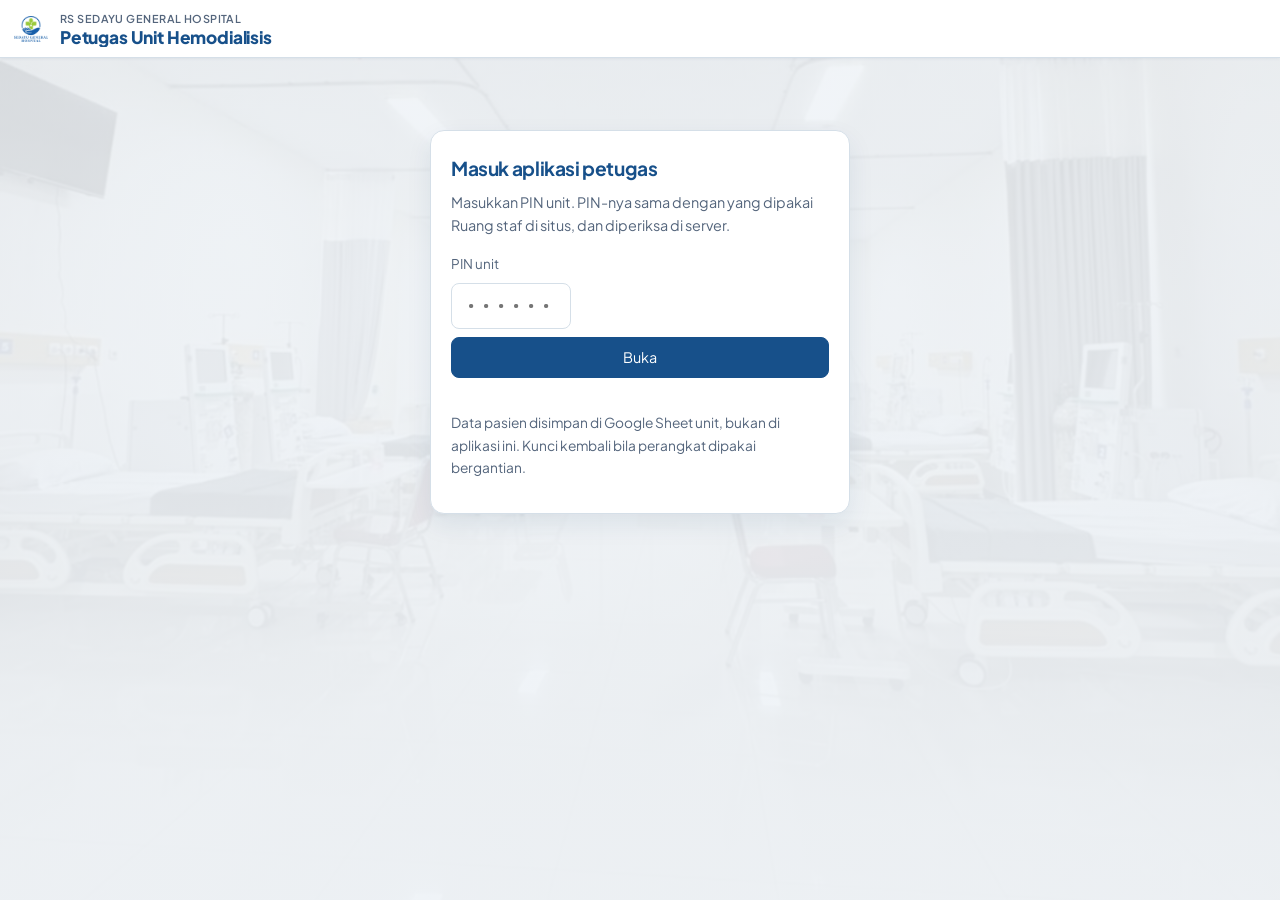
==== petugas.html @ 42bfd293 "Aplikasi petugas berdiri sendiri, tanpa tulisan bed kosong - Kalimat "Belum ada reservasi hari ini" " ====
<!DOCTYPE html>
<html lang="id">
<head>
<meta charset="utf-8"/>
<meta content="width=device-width, initial-scale=1, viewport-fit=cover" name="viewport"/>
<meta content="#17508A" name="theme-color"/>
<meta content="noindex, nofollow" name="robots"/>
<title>Petugas HD — RS Sedayu General Hospital</title>
<meta content="Reservasi, daftar tunggu, register pasien dialisis, dan tindakan harian Unit Hemodialisis RS Sedayu General Hospital." name="description"/>
<link href="petugas.webmanifest?v=63" rel="manifest"/>
<link href="assets/img/favicon-32.png?v=63" rel="icon" sizes="32x32" type="image/png"/>
<link href="assets/img/icon-192.png?v=63" rel="icon" sizes="192x192" type="image/png"/>
<link href="assets/img/apple-touch-icon.png?v=63" rel="apple-touch-icon"/>
<meta content="yes" name="mobile-web-app-capable"/>
<meta content="black-translucent" name="apple-mobile-web-app-status-bar-style"/>
<meta content="Petugas HD" name="apple-mobile-web-app-title"/>
<link href="https://fonts.googleapis.com/css2?family=IBM+Plex+Mono:wght@400;500&family=Plus+Jakarta+Sans:wght@400;500;600;700;800&display=swap" rel="stylesheet"/>
<link href="assets/css/style.css?v=63" rel="stylesheet"/>
<link href="assets/css/petugas.css?v=63" rel="stylesheet"/>
</head>
<body class="app">
<div aria-hidden="true" class="latar-foto"></div>

<header class="app-bar">
<button class="app-kembali" hidden="" id="kembali" type="button" aria-label="Kembali ke menu">
<svg aria-hidden="true" fill="none" height="20" stroke="currentColor" stroke-linecap="round" stroke-linejoin="round" stroke-width="2.2" viewbox="0 0 24 24" width="20"><path d="M15 5l-7 7 7 7"></path></svg>
</button>
<img alt="" class="app-logo" src="assets/img/logo.png"/>
<div class="app-judul">
<p class="app-rs">RS Sedayu General Hospital</p>
<h1 id="judul-layar">Petugas Unit Hemodialisis</h1>
</div>
<button class="app-kunci" hidden="" id="kunci" type="button">Kunci</button>
</header>

<main class="app-isi">

<!-- ============ gerbang PIN ============ -->
<section class="layar is-on" id="layar-gerbang">
<div class="gerbang">
<h2>Masuk aplikasi petugas</h2>
<p class="lede">Masukkan PIN unit. PIN-nya sama dengan yang dipakai Ruang staf di situs, dan diperiksa di server.</p>
<div class="gerbang-form">
<label for="pin">PIN unit</label>
<input autocomplete="off" id="pin" inputmode="numeric" placeholder="••••••" type="password"/>
<button class="btn" id="buka" type="button">Buka</button>
</div>
<p class="err" id="pin-pesan" role="alert"></p>
<p class="note">Data pasien disimpan di Google Sheet unit, bukan di aplikasi ini. Kunci kembali bila perangkat dipakai bergantian.</p>
</div>
</section>

<!-- ============ menu utama ============ -->
<section class="layar" hidden="" id="layar-menu">
<p class="app-sapa" id="app-sapa">Pilih pekerjaan</p>
<div class="menu-petak">
<button class="petak" data-layar="reservasi" type="button">
<span class="petak-ikon lc-biru"><svg aria-hidden="true" fill="none" height="26" stroke="currentColor" stroke-linecap="round" stroke-linejoin="round" stroke-width="1.9" viewbox="0 0 24 24" width="26"><rect height="16" rx="2.5" width="18" x="3" y="4.5"></rect><path d="M3 9.5h18M8 2.5v4M16 2.5v4M8.5 14h7"></path></svg></span>
<span class="petak-teks"><b>Reservasi</b><small>Jadwalkan pasien ke bed</small></span>
<span class="petak-angka" id="angka-reservasi"></span>
</button>
<button class="petak" data-layar="tunggu" type="button">
<span class="petak-ikon lc-kuning"><svg aria-hidden="true" fill="none" height="26" stroke="currentColor" stroke-linecap="round" stroke-linejoin="round" stroke-width="1.9" viewbox="0 0 24 24" width="26"><circle cx="12" cy="12" r="8.5"></circle><path d="M12 7.5V12l3 2"></path></svg></span>
<span class="petak-teks"><b>Waiting list</b><small>Pasien menunggu bed kosong</small></span>
<span class="petak-angka" id="angka-tunggu"></span>
</button>
<button class="petak" data-layar="register" type="button">
<span class="petak-ikon lc-hijau"><svg aria-hidden="true" fill="none" height="26" stroke="currentColor" stroke-linecap="round" stroke-linejoin="round" stroke-width="1.9" viewbox="0 0 24 24" width="26"><path d="M5 3.5h11.5a2.5 2.5 0 0 1 2.5 2.5v14H7.5A2.5 2.5 0 0 1 5 17.5z"></path><path d="M8.5 8h7M8.5 12h7M8.5 16h4"></path></svg></span>
<span class="petak-teks"><b>Register</b><small>Daftarkan pasien dialisis</small></span>
</button>
<button class="petak" data-layar="tindakan" type="button">
<span class="petak-ikon lc-merah"><svg aria-hidden="true" fill="none" height="26" stroke="currentColor" stroke-linecap="round" stroke-linejoin="round" stroke-width="1.9" viewbox="0 0 24 24" width="26"><path d="M3 12h3.6l1.9-5.2 3.2 10.6L14 12h7"></path></svg></span>
<span class="petak-teks"><b>Tindakan</b><small>Catat tindakan harian HD</small></span>
</button>
</div>
<p class="note" id="menu-status">Memuat data unit…</p>
</section>

<!-- ============ reservasi ============ -->
<section class="layar" hidden="" id="layar-reservasi">
<div class="status-bed" id="status-bed-app" aria-live="polite"></div>
<div class="form-res" id="form-reservasi">
<label>Tanggal<input id="res-tanggal" type="date"/></label>
<label>Bed<select id="res-bed"></select></label>
<label class="span2">Shift<select id="res-shift"><option value="P">Pagi · 06.00–11.00</option><option value="S">Siang · 13.30–19.00</option></select></label>
<label class="span2">Nama pasien<input autocomplete="off" id="res-nama" maxlength="60" placeholder="Tn Budi S" type="text"/></label>
<label>Status pasien<select id="res-status"><option>Pasien Baru</option><option>Pasien Rutin</option></select></label>
<label>RS perujuk<input id="res-rs" maxlength="40" placeholder="misal: RS Panti Rapih" type="text"/></label>
<label class="span2">Alamat (opsional)<input id="res-alamat" maxlength="60" type="text"/></label>
<label class="span2">Keterangan (opsional)<input id="res-ket" maxlength="200" type="text"/></label>
<label>Diisi oleh (opsional)<input id="res-petugas" maxlength="30" placeholder="nama petugas" type="text"/></label>
</div>
<div class="app-aksi">
<button class="btn" id="simpan-res" type="button">Simpan reservasi</button>
<button class="btn btn-ghost" hidden="" id="batal-res" type="button">Batal</button>
<span id="res-pesan" role="status"></span>
</div>
<h3 class="app-sub">Reservasi mendatang</h3>
<ul class="docs kartu-res" id="daftar-res"></ul>
</section>

<!-- ============ daftar tunggu ============ -->
<section class="layar" hidden="" id="layar-tunggu">
<p class="lede">Pasien yang menunggu bed kosong pada tanggal yang dipilih. Tekan Pindahkan bila ada bed yang kosong.</p>
<label class="app-tanggal">Tanggal<input id="tunggu-tanggal" type="date"/></label>
<ul class="docs kartu-res" id="daftar-tunggu"></ul>
</section>

<!-- ============ register pasien ============ -->
<section class="layar" hidden="" id="layar-register">
<p class="lede">Tersimpan ke Google Sheet register pasien dialisis unit.</p>
<div class="pakai-data">
<label>Salin dari pasien terdaftar<select id="pilih-pasien-register"></select></label>
<button class="btn btn-ghost" id="pakai-pasien-register" type="button">Pakai data</button>
</div>
<div class="form-res" id="form-register"></div>
<div class="app-aksi">
<button class="btn" id="simpan-register" type="button">Simpan register</button>
<span id="register-pesan" role="status"></span>
</div>
</section>

<!-- ============ tindakan harian ============ -->
<section class="layar" hidden="" id="layar-tindakan">
<p class="lede">Tersimpan ke tab bulan berjalan pada Google Sheet tindakan harian.</p>
<div class="form-res" id="form-tindakan"></div>
<div class="app-aksi">
<button class="btn" id="simpan-tindakan" type="button">Simpan tindakan</button>
<span id="tindakan-pesan" role="status"></span>
</div>
</section>

</main>

<datalist id="rs-rujukan"></datalist>

<script src="assets/js/konfig.js?v=63"></script>
<script src="assets/js/petugas.js?v=63"></script>
</body>
</html>
---- assets/css/style.css ----
:root{
  --ink:#13243A;
  --ink-soft:#54657C;
  --paper:#EFF3F7;
  --card:#FFFFFF;
  --blue:#1B5FA8;
  --blue-deep:#17508A;   /* navy dilembutkan; kontras teks putih 8,2:1 */
  --green:#4E9E3E;
  --amber:#B5751A;
  --kuning:#E6B152;            /* aksen kartu reservasi */
  --kuning-tua:#D59A2E;
  --kuning-lembut:#FDF6E7;
  --red:#B03030;
  --line:#D5DFE8;
  --biru-lembut:#2A6CB0;        /* biru FAQ: lebih terang dari biru tua, tetap lolos kontras AA */
  --biru-lembut-terang:#3C7FC2;
  /* Skala gerak. Tiga durasi saja, dipakai berulang, supaya seluruh situs
     terasa satu tangan. Lengkung --laju melambat tegas di ujung: gerak terasa
     mantap berhenti, bukan mengambang. */
  --gerak-1:120ms;   /* warna, latar, fokus — nyaris seketika */
  --gerak-2:220ms;   /* sorot, elevasi, tekan */
  --gerak-3:380ms;   /* masuk dan pindah panel */
  --laju:cubic-bezier(.2,0,0,1);
  --halus:cubic-bezier(.33,0,.1,1);
  --sans:"Plus Jakarta Sans",system-ui,-apple-system,sans-serif;
  --mono:"IBM Plex Mono",ui-monospace,monospace;
  /* judul memakai keluarga yang sama dengan isi, dibedakan oleh ketebalan */
  --judul:"Plus Jakarta Sans",system-ui,-apple-system,sans-serif;
}

*{box-sizing:border-box}
html{-webkit-text-size-adjust:100%}
body{
  margin:0;background:var(--paper);color:var(--ink);
  font-family:var(--sans);font-size:17px;line-height:1.62;
  -webkit-font-smoothing:antialiased;
}
.wrap{max-width:1280px;margin:0 auto;padding:0 24px}
.skip{position:absolute;left:-9999px}
.skip:focus{left:8px;top:8px;background:#fff;padding:8px 12px;z-index:30}
:focus-visible{outline:2px solid var(--blue);outline-offset:2px}

/* bilah info tipis di atas */
.topbar{background:var(--blue-deep);color:#C5DBF0;font-size:.86rem}
.topbar-in{display:flex;align-items:center;justify-content:space-between;gap:16px;
  padding-top:10px;padding-bottom:10px;flex-wrap:wrap}
.tb-kanan{display:flex;align-items:center;gap:18px;flex-wrap:wrap}
/* lencana IGD 24 jam di kiri nomor Unit HD — tanda saja, tanpa nomor telepon */
.tb-igd{gap:7px;padding:3px 12px 3px 5px;border-radius:999px;color:#fff;font-weight:600;
  background:rgba(216,70,60,.18);box-shadow:inset 0 0 0 1px rgba(255,255,255,.2)}
.tb-igd b{font-weight:700}
.tb-igd .igd-tanda{opacity:1}
.tb{display:inline-flex;align-items:center;gap:6px;color:inherit;text-decoration:none;white-space:nowrap}
.tb b{color:#fff;font-weight:700;letter-spacing:0}
.tb svg{flex:none;opacity:.85}
.tb-waktu{gap:10px}
.tb-waktu b{font-weight:600}
@media (hover:hover){a.tb:hover{color:#fff}a.tb:hover svg{opacity:1}}

/* bilah menu putih */
.masthead{background:#fff;color:var(--ink);position:sticky;top:0;z-index:15;
  border-bottom:1px solid var(--line)}
.masthead-in{display:flex;align-items:center;gap:20px;padding-top:11px;padding-bottom:11px}
.merek{display:flex;align-items:center;gap:11px;text-decoration:none;color:inherit;flex:none}
.merek-teks{display:flex;flex-direction:column;min-width:0}
.logo{width:42px;height:auto;flex:none}
.rs{font-size:.76rem;font-weight:500;letter-spacing:.01em;color:var(--ink-soft);margin:0}
h1{font-family:var(--judul);font-weight:800;font-size:1.3rem;line-height:1.15;margin:0;color:var(--blue-deep);letter-spacing:-.02em}
.btn-daftar{flex:none;background:var(--blue-deep);color:#fff;text-decoration:none;font-weight:700;
  font-size:.92rem;padding:11px 20px;border-radius:999px;white-space:nowrap}

/* tabs */
.tabs{display:flex;gap:2px;overflow-x:auto;scrollbar-width:none;flex:1;justify-content:flex-end}
.tabs::-webkit-scrollbar{display:none}
.tab{
  appearance:none;border:0;background:transparent;color:var(--ink-soft);
  font:inherit;font-size:.97rem;font-weight:500;padding:9px 13px;cursor:pointer;white-space:nowrap;
  border-bottom:3px solid transparent;border-radius:6px 6px 0 0;
}
.tab:hover{color:var(--blue-deep)}
.tab.is-on{color:var(--blue-deep);font-weight:600;border-bottom-color:var(--green)}

main.wrap{padding-top:28px;padding-bottom:48px}
.panel[hidden]{display:none}
h2{font-family:var(--judul);font-size:1.5rem;font-weight:700;margin:32px 0 10px;letter-spacing:-.02em}
.panel > h2:first-child,.board-head h2{margin-top:0}
h3{font-size:1rem;font-weight:600;margin:22px 0 6px}
p{margin:0 0 12px;max-width:68ch}
.lede{color:var(--ink-soft)}
.note{font-size:.86rem;color:var(--ink-soft)}
strong{font-weight:600}

/* papan jadwal */
.board{background:var(--card);border:1px solid var(--line);border-radius:10px;padding:18px 18px 14px}
.board-head{display:flex;flex-wrap:wrap;align-items:baseline;justify-content:space-between;gap:8px;margin-bottom:14px}
.board-sub{margin:0;font-family:var(--mono);font-size:.78rem;color:var(--ink-soft)}
.board-body{display:flex;flex-direction:column;gap:10px}
.shiftrow{display:grid;grid-template-columns:104px 1fr;gap:12px;align-items:start;
  padding:10px 0;border-top:1px solid var(--line)}
.shiftrow:first-child{border-top:0}
.shiftname{font-weight:600;font-size:.9rem}
.shifttime{display:block;font-family:var(--mono);font-size:.76rem;color:var(--ink-soft);font-weight:400}
.beds{display:flex;flex-wrap:wrap;gap:6px}
.bed{
  font-family:var(--mono);font-size:.76rem;line-height:1.3;
  border:1px solid var(--line);border-radius:6px;padding:5px 8px;min-width:58px;text-align:center;background:#F7FAFC;color:var(--ink-soft)
}
.bed.terisi{background:#E8F1FA;border-color:#B7D2EC;color:var(--blue-deep)}
.bed.isolasi{background:#FBF2E4;border-color:#E6CFA5;color:var(--amber)}
.bed b{display:block;font-weight:600;font-size:.82rem;color:inherit}
.board-foot{margin:10px 0 0;font-size:.8rem;color:var(--ink-soft)}
.board-foot:empty{display:none}
.bedgrid{display:grid;grid-template-columns:repeat(4,1fr);gap:10px}
.bedcard{background:#fff;border:1px solid var(--line);border-left:4px solid var(--green);border-radius:8px;padding:12px;min-width:0}
.bedcard header{display:flex;justify-content:space-between;align-items:center;gap:8px;margin-bottom:8px}
.bedcard h3{margin:0;font-size:1rem;white-space:nowrap}
.pill{font-size:.78rem;font-weight:600;padding:2px 10px;border-radius:999px;white-space:nowrap}
.is-kosong .pill{background:#E7F3E3;color:#2F6B24}
.is-terisi{border-left-color:var(--blue-deep)}
.is-terisi .pill{background:var(--blue-deep);color:#fff}
.is-dipesan{border-left-color:var(--blue)}
.is-dipesan .pill{background:#E8F1FA;color:var(--blue-deep)}
.bed-now{margin:0 0 8px;font-size:.86rem;color:var(--blue-deep);font-weight:500}
.bed-kosong{margin:0;font-size:.84rem;color:var(--ink-soft)}
.slots{list-style:none;margin:0;padding:0;display:grid;gap:4px}
.slots li{font-size:.82rem;color:var(--ink)}
.slots b{font-family:var(--mono);font-weight:500}
.slots small{display:block;font-size:.74rem;color:var(--ink-soft)}
.slots li.lewat{color:var(--ink-soft)}
.board-foot.demo{color:var(--amber)}

/* statistik */
.stats{margin-top:18px}
.grid-3{display:grid;grid-template-columns:repeat(3,1fr);gap:12px}
.stat{background:var(--card);border:1px solid var(--line);border-radius:10px;padding:14px 16px}
.stat-num{font-family:var(--mono);font-size:2rem;font-weight:600;margin:0;color:var(--blue-deep);line-height:1.1}
.stat-lab{margin:2px 0 0;font-size:.82rem;color:var(--ink-soft)}

.two-col{display:grid;grid-template-columns:1.4fr 1fr;gap:32px;margin-top:8px}
.facts{margin:0;display:grid;grid-template-columns:auto 1fr;gap:6px 16px;font-size:.94rem}
.facts dt{font-weight:600}
.facts dd{margin:0;color:var(--ink-soft)}

/* jadwal */
.dayrow{display:flex;gap:6px;flex-wrap:wrap;margin:6px 0 16px}
.day{appearance:none;border:1px solid var(--line);background:var(--card);color:var(--ink-soft);
  font:inherit;font-size:.86rem;padding:6px 12px;border-radius:999px;cursor:pointer}
.day[aria-pressed="true"]{background:var(--blue-deep);border-color:var(--blue-deep);color:#fff}
.tbl{border-collapse:collapse;width:100%;max-width:560px;background:var(--card);
  border:1px solid var(--line);border-radius:8px;overflow:hidden;font-size:.92rem}
.tbl th,.tbl td{padding:8px 12px;text-align:left;border-bottom:1px solid var(--line)}
.tbl th{background:#F4F8FB;font-weight:600}
.tbl tr:last-child td{border-bottom:0}
.tbl td:not(:first-child){font-family:var(--mono);font-size:.86rem}

/* alur */
.flow{list-style:none;counter-reset:l;margin:0;padding:0}
.flow li{counter-increment:l;position:relative;padding:0 0 18px 46px;border-left:2px solid var(--line);margin-left:14px}
.flow li:last-child{border-left-color:transparent;padding-bottom:0}
.flow li::before{
  content:counter(l);position:absolute;left:-15px;top:0;width:28px;height:28px;border-radius:50%;
  background:var(--blue-deep);color:#fff;font-family:var(--mono);font-size:.82rem;
  display:grid;place-items:center
}
.flow h3{margin:2px 0 4px}
.checks{margin:0;padding-left:20px;max-width:68ch}
.checks li{margin-bottom:6px}

/* edukasi */
.grid-2{display:grid;grid-template-columns:1fr 1fr;gap:14px}
.edu{background:var(--card);border:1px solid var(--line);border-radius:10px;padding:16px 18px;border-top:3px solid var(--blue)}
.edu h3{margin-top:0}
.tip{font-size:.88rem;color:var(--ink-soft);border-left:3px solid var(--green);padding-left:10px;margin-bottom:0}
.warn{margin-top:22px;background:#FDF4F2;border:1px solid #E7C4BC;border-radius:10px;padding:16px 18px}
.warn h3{margin-top:0;color:var(--red)}
.warn ul{margin:0;padding-left:20px}
.warn li{margin-bottom:4px}

/* ruang staf */
.gate{background:var(--card);border:1px solid var(--line);border-radius:10px;padding:20px;max-width:560px}
.gate-form{display:flex;gap:8px;align-items:flex-end;flex-wrap:wrap;margin:12px 0 4px}
.gate-form label{font-size:.84rem;color:var(--ink-soft);display:block;margin-bottom:4px}
#pin{font:inherit;font-family:var(--mono);padding:8px 10px;border:1px solid var(--line);border-radius:8px;width:120px}
.btn{appearance:none;border:1px solid var(--blue-deep);background:var(--blue-deep);color:#fff;
  font:inherit;font-size:.9rem;padding:8px 16px;border-radius:8px;cursor:pointer}
.btn:hover{background:var(--blue)}
.btn-ghost{background:transparent;color:var(--blue-deep)}
.btn-ghost:hover{background:#E8F1FA}
.err{color:var(--red);font-size:.86rem;min-height:1.2em;margin:4px 0}
.ok{color:var(--green);font-size:.86rem}
.staf-head{display:flex;justify-content:space-between;align-items:center;gap:12px}
.staf-head h2{margin:0}
.docs{list-style:none;margin:0;padding:0;display:grid;gap:8px}
.docs li{background:var(--card);border:1px solid var(--line);border-radius:8px;padding:10px 14px;
  display:flex;justify-content:space-between;gap:12px;align-items:center;flex-wrap:wrap}
.docs .kode{font-family:var(--mono);font-size:.78rem;color:var(--ink-soft)}
.docs a{color:var(--blue-deep)}
.ceklis-card{background:var(--card);border:1px solid var(--line);border-radius:10px;padding:14px 16px}
.ceklis-card h4{margin:0 0 8px;font-size:.95rem}
.ceklis-card label{display:flex;gap:8px;align-items:flex-start;font-size:.9rem;margin-bottom:6px;cursor:pointer}
.ceklis-card input{margin-top:4px;accent-color:var(--blue-deep)}
/* ruang staf: formulir reservasi dan daftar tunggu berdampingan sama lebar */
.staf-dua{display:grid;grid-template-columns:minmax(0,1fr) minmax(0,1fr);gap:18px;
  align-items:start;margin-top:4px}
.staf-kolom{min-width:0;background:var(--card);border:1px solid var(--line);border-radius:12px;padding:16px 18px}
/* kedua kolom atas juga bisa disimpan, seperti bagian lain di ruang staf */
.staf-kolom.lipat{margin:0;padding:0 18px}
.staf-kolom.lipat > summary{padding:14px 0}
.staf-kolom.lipat > *:last-child{margin-bottom:16px}
.staf-kolom > h3:first-child{margin-top:0}
.staf-kolom .lede{margin-top:0}
.staf-kolom .form-res{max-width:none;min-width:0;grid-template-columns:minmax(0,1fr) minmax(0,1fr)}
#daftar-tunggu{margin-bottom:0}
@media (max-width:980px){.staf-dua{grid-template-columns:minmax(0,1fr)}}
@media (max-width:760px){.staf-kolom .form-res{grid-template-columns:minmax(0,1fr)}}
/* baris "salin dari pasien terdaftar" di atas isian register */
.pakai-data{display:flex;align-items:flex-end;gap:10px;flex-wrap:wrap;margin:0 0 12px}
.pakai-data label{display:flex;flex-direction:column;gap:4px;font-size:.84rem;color:var(--ink-soft);
  min-width:0;flex:1 1 240px}
.pakai-data select{font:inherit;font-size:.95rem;color:var(--ink);padding:8px 10px;min-width:0;
  border:1px solid var(--line);border-radius:8px;background:#fff}
.pakai-data .btn{flex:none}

/* formulir di dalam bagian yang bisa disimpan memakai lebar penuh */
.lipat .form-res{max-width:none}
@media (min-width:981px){.lipat .form-res{grid-template-columns:repeat(3,minmax(0,1fr))}}
/* dua isian Sheet berdampingan: masing-masing cukup dua kolom isian */
.staf-dua-isian{align-items:start}
/* tiap kolom setinggi isinya sendiri: membuka satu tidak menarik tetangganya */
.staf-dua-isian > .lipat{margin:0;align-self:start}
@media (min-width:981px){
  .staf-dua-isian .form-res{grid-template-columns:minmax(0,1fr) minmax(0,1fr)}
}

/* bagian ruang staf yang bisa disimpan agar halaman tidak panjang */
.lipat{border:1px solid var(--line);border-radius:10px;background:var(--card);
  padding:0 16px;margin:14px 0}
.lipat > summary{display:flex;align-items:center;gap:10px;list-style:none;cursor:pointer;
  padding:12px 0;color:var(--blue-deep)}
.lipat > summary::-webkit-details-marker{display:none}
.lipat > summary::marker{content:""}
.lipat > summary h3,.lipat > summary h4{margin:0;flex:1}
.lipat > summary:focus-visible{outline:2px solid var(--blue);outline-offset:2px;border-radius:6px}
.lipat > summary .lipat-panah{display:grid;place-items:center;width:26px;height:26px;
  border-radius:50%;background:#EDF3F9;color:var(--blue-deep);flex:none}
.lipat[open] > summary .lipat-panah{rotate:180deg}
.lipat[open] > summary{border-bottom:1px solid var(--line);margin-bottom:12px}
.lipat > *:last-child{margin-bottom:14px}
.lipat .hitung{font-family:var(--mono);font-size:.8rem;color:var(--ink-soft);flex:none}
.lipat .hitung.penuh{color:#1B6B3A;font-weight:600}
details.ceklis-card{padding:0 14px}
details.ceklis-card > summary{padding:12px 0}
@media (prefers-reduced-motion:no-preference){
  .lipat > summary .lipat-panah{transition:rotate var(--gerak-2) var(--halus),
    background-color var(--gerak-1) ease}
}
@media (hover:hover){.lipat > summary:hover .lipat-panah{background:#DCE7F2}}

.ceklis-aksi{display:flex;gap:8px;align-items:center;flex-wrap:wrap;margin-top:12px}
.bars{display:grid;gap:6px;max-width:520px;margin-top:8px}
.bar{display:grid;grid-template-columns:76px 1fr 44px;gap:10px;align-items:center;font-size:.85rem}
.bar span:first-child{font-family:var(--mono);color:var(--ink-soft)}
.bar i{display:block;height:14px;background:var(--blue);border-radius:3px}
.bar b{font-family:var(--mono);font-weight:500;text-align:right}

/* ===================== kaki halaman ===================== */
.kaki{background:var(--blue-deep);color:#C5DBF0;margin-top:44px;padding:52px 0 26px}
.kaki p{margin:0 0 12px;max-width:38ch;line-height:1.6}
.kaki-atas{display:grid;grid-template-columns:1.45fr .95fr 1.3fr;gap:30px 48px;align-items:start}
.kaki-logo{width:50px;background:#fff;border-radius:11px;padding:6px;display:block;margin-bottom:16px}
.kaki-nama{font-family:var(--judul);font-weight:800;font-size:1.2rem;color:#fff;line-height:1.3;
  letter-spacing:-.02em;margin-bottom:14px}
.kaki-nama span{font-weight:500;font-size:.88rem;color:#A9C6E5;letter-spacing:0}
.kaki-sub{font-size:.73rem;font-weight:700;letter-spacing:.14em;text-transform:uppercase;
  color:#94BBE0;margin:26px 0 13px;line-height:1.4}
.kaki-kolom .kaki-sub{margin-top:0}

.kaki-sosial{display:flex;gap:9px;flex-wrap:wrap}
.kaki-sosial a{display:grid;place-items:center;width:38px;height:38px;border-radius:10px;
  background:rgba(255,255,255,.09);color:#fff}

.kaki-taut{list-style:none;margin:0;padding:0;display:grid;gap:3px}
/* panah menempel pada teksnya, bukan didorong ke tepi kolom */
.kaki-taut a{display:inline-flex;align-items:center;gap:8px;color:#DCE9F6;
  text-decoration:none;font-weight:600;font-size:.98rem;padding:8px 0}
.kaki-taut span{color:#7FA8D2}

.kaki-hubungi{list-style:none;margin:0;padding:0;display:grid;gap:8px}
.kaki-hubungi a{display:flex;gap:13px;align-items:flex-start;text-decoration:none;color:inherit;
  padding:11px 12px;border-radius:12px;margin-left:-12px}
.kaki-ikon{display:grid;place-items:center;width:40px;height:40px;border-radius:11px;flex:none;
  background:rgba(255,255,255,.12);color:#fff}
.kaki-isi{display:flex;flex-direction:column;min-width:0}
.kaki-isi b{color:#fff;font-size:.98rem;font-weight:700}
.kaki-isi b span{color:#7FA8D2;font-weight:400}
.kaki-isi em{font-style:normal;font-family:var(--mono);font-size:.86rem;color:#CFE2F4;margin-top:2px;
  letter-spacing:-.02em}
.kaki-isi em.biasa{font-family:var(--sans);font-size:.9rem;letter-spacing:0}
.kaki-isi small{font-size:.8rem;color:#8FB4DA;margin-top:3px}

.kaki-bawah{display:flex;justify-content:space-between;align-items:baseline;gap:14px 32px;flex-wrap:wrap;
  margin-top:38px;padding-top:22px;border-top:1px solid rgba(255,255,255,.15)}
.kaki-bawah p{margin:0;max-width:none;font-size:.88rem}
.kaki-bawah b{color:#fff;font-weight:700}
.kaki-bawah .note{color:#94BBE0;font-size:.85rem;max-width:none}

@media (hover:hover){
  .kaki-sosial a:hover{background:rgba(255,255,255,.2)}
  .kaki-taut a:hover{color:#fff}
  .kaki-taut a:hover span{color:#fff}
  .kaki-hubungi a:hover{background:rgba(255,255,255,.08)}
  .kaki-hubungi a:hover .kaki-ikon{background:rgba(255,255,255,.22)}
}
@media (hover:hover) and (prefers-reduced-motion:no-preference){
  .kaki-sosial a,.kaki-taut a,.kaki-hubungi a,.kaki-ikon{
    transition:background-color var(--gerak-1) ease,color var(--gerak-1) ease,
               transform var(--gerak-2) var(--halus)}
  .kaki-sosial a:hover{transform:translateY(-2px)}
  .kaki-taut a:hover{transform:translateX(3px)}
}

@media (max-width:900px){
  .kaki-atas{grid-template-columns:1fr 1fr;gap:34px}
  .kaki-merek{grid-column:1 / -1}
}
@media (max-width:560px){
  .kaki{padding-top:40px}
  .kaki-atas{grid-template-columns:1fr;gap:30px}
  .kaki-bawah{margin-top:28px}
  .kaki-bawah .note{text-align:left}
}

@media (max-width:760px){
  /* yang disembunyikan hanya alamat dan tanggal; lencana IGD tetap tampil */
  .tb-waktu,.tb-alamat{display:none}
  .grid-3,.grid-2,.two-col{grid-template-columns:1fr}
  .shiftrow{grid-template-columns:1fr;gap:6px}
  .bed{flex:1 1 calc(33% - 6px)}
  .bedgrid{grid-template-columns:1fr 1fr}
}
@media (prefers-reduced-motion:no-preference){
  .bed{transition:background var(--gerak-1) ease}
}
.stats[hidden]{display:none}
.is-gagal{border-left-color:var(--line)}.is-gagal .pill{background:#F1F4F7;color:var(--ink-soft)}

/* animasi hover: hanya di perangkat dengan mouse, dan dimatikan bila pengguna memilih kurangi gerakan */
.tab,.day,.btn,.bedcard,.edu,.docs li{transition:color var(--gerak-1) ease,
  background-color var(--gerak-1) ease,border-color var(--gerak-1) ease}
@media (hover:hover){
  .tab:hover{border-bottom-color:#CFE0EF;background:#F4F8FC}
  .tab.is-on:hover{border-bottom-color:var(--green)}
  .day:hover{border-color:var(--blue);color:var(--blue-deep);background:#F2F7FC}
  .day[aria-pressed="true"]:hover{background:var(--blue);border-color:var(--blue);color:#fff}
  .edu:hover,.docs li:hover{border-color:#B7D2EC}
  .bedcard:hover{border-top-color:#B7D2EC;border-right-color:#B7D2EC;border-bottom-color:#B7D2EC}
  .edu:hover{border-top-color:var(--blue)}
}
@media (hover:hover) and (prefers-reduced-motion:no-preference){
  .day,.btn,.bedcard,.edu,.docs li{transition:color var(--gerak-1) ease,
    background-color var(--gerak-1) ease,border-color var(--gerak-1) ease,
    transform var(--gerak-2) var(--halus),box-shadow var(--gerak-2) ease}
  .day:hover{transform:translateY(-1px);box-shadow:0 3px 8px rgba(14,59,107,.12)}
  .bedcard:hover,.edu:hover{transform:translateY(-3px);box-shadow:0 10px 22px rgba(14,59,107,.13)}
  .docs li:hover{transform:translateX(3px)}
  .btn:hover{transform:translateY(-1px);box-shadow:0 4px 10px rgba(14,59,107,.18)}
}
@media (prefers-reduced-motion:no-preference){
  .day:active,.btn:active,.tab:active{transform:scale(.985)}
}

/* kontak */
.telp{font-family:var(--mono);font-size:1.15rem}
.kontak-aksi{display:flex;gap:8px;flex-wrap:wrap;margin:0 0 14px}
.kontak-aksi .btn{text-decoration:none}
main a{color:var(--blue-deep)}
main a.btn{color:#fff}
main a.btn-ghost{color:var(--blue-deep)}

/* form reservasi staf */
.form-res{display:grid;grid-template-columns:1fr 1fr;gap:10px 14px;max-width:560px;background:var(--card);
  border:1px solid var(--line);border-radius:10px;padding:14px 16px}
.form-res label{display:flex;flex-direction:column;gap:4px;font-size:.84rem;color:var(--ink-soft)}
.form-res .span2{grid-column:1 / -1}
.form-res input,.form-res select{font:inherit;font-size:.95rem;color:var(--ink);padding:8px 10px;
  border:1px solid var(--line);border-radius:8px;background:#fff;min-width:0}
#res-pesan.err,#res-pesan.ok{margin:0}
.docs .hapus{appearance:none;border:1px solid #E7C4BC;background:#fff;color:var(--red);font:inherit;
  font-size:.82rem;padding:4px 10px;border-radius:6px;cursor:pointer}
.docs .hapus:hover{background:#FDF4F2}
@media (max-width:760px){.form-res{grid-template-columns:1fr}}

/* ---------- animasi halaman ---------- */
/* tombol kontak melayang */
.melayang{position:fixed;right:16px;bottom:calc(16px + env(safe-area-inset-bottom,0px));z-index:20;
  display:flex;flex-direction:column;align-items:flex-end;gap:10px}
.fab-wa{position:relative;display:flex;align-items:center;gap:8px;background:#1FA855;color:#fff;text-decoration:none;
  font-weight:600;font-size:.9rem;padding:10px 16px 10px 12px;border-radius:999px;box-shadow:0 6px 16px rgba(31,168,85,.35)}
.fab-wa svg{flex:none}
/* tombol IGD 24 jam di atas tombol WhatsApp — membuka WhatsApp IGD */
.fab-igd{display:flex;align-items:center;gap:8px;border:0;cursor:pointer;font:inherit;text-decoration:none;
  background:#D8463C;color:#fff;font-weight:600;font-size:.9rem;
  padding:10px 16px 10px 12px;border-radius:999px;box-shadow:0 6px 16px rgba(216,70,60,.35)}
.fab-igd svg{flex:none}
.fab-igd b{font-weight:700}
body{padding-bottom:84px}

/* Foto unit sebagai latar halaman. Dipasang pada lapisan tersendiri yang
   diam saat halaman digulir, dengan kabut putih tebal di atasnya supaya
   tulisan dan kartu tetap jelas terbaca. */
.latar-foto{position:fixed;inset:0;z-index:-2;background:var(--paper)}
.latar-foto::before{content:"";position:absolute;inset:0;
  background:url("../img/galeri-1.jpg?v=63") center/cover no-repeat;
  opacity:.38;filter:saturate(.8)}
.latar-foto::after{content:"";position:absolute;inset:0;
  background:linear-gradient(180deg,rgba(239,243,247,.72) 0%,rgba(239,243,247,.82) 45%,rgba(239,243,247,.9) 100%)}
@media (max-width:760px){.fab-wa span,.fab-igd span{display:none}.fab-wa,.fab-igd{padding:12px}}

@media (prefers-reduced-motion:no-preference){
  /* header masuk saat halaman dibuka */
  /* header cukup muncul sekali sebagai satu kesatuan; menganimasikan tiap
     bagiannya sendiri-sendiri membuat halaman terasa rewel saat dibuka */
  .topbar,.masthead{animation:pudar var(--gerak-3) var(--laju) both}

  /* elemen muncul saat digulir */
  /* pakai properti `translate`, bukan `transform`, agar tidak menimpa efek hover */
  /* transform dan bayangan ikut didaftarkan di sini: aturan ini lebih kuat
     daripada transisi milik elemennya sendiri, jadi tanpa keduanya efek sorot
     pada elemen yang ikut muncul-saat-digulir akan meloncat tanpa animasi */
  html.anim .reveal{opacity:0;translate:0 14px;
    transition:opacity var(--gerak-3) ease,translate var(--gerak-3) var(--laju),
               transform var(--gerak-2) var(--halus),box-shadow var(--gerak-2) ease;
    transition-delay:var(--d,0s)}
  html.anim .reveal.tampil{transition-delay:0s}
  html.anim .reveal.tampil{opacity:1;translate:0 0}

  /* kartu bed muncul berurutan pada tampilan pertama */
  .bedgrid.urut .bedcard{animation:naik var(--gerak-3) var(--laju) both;animation-delay:calc(var(--i) * 55ms + 60ms)}

  /* Tanpa cincin berdenyut: gerak yang berulang terus menarik mata sepanjang
     waktu dan membuat halaman terasa seperti iklan. Tombolnya cukup diam. */
  .fab-wa,.fab-igd{animation:naik var(--gerak-3) 180ms both;
    transition:transform var(--gerak-2) var(--halus),box-shadow var(--gerak-2) ease}
  .fab-igd{animation-delay:120ms}
  .fab-wa:hover,.fab-igd:hover{transform:translateY(-2px)}
  .fab-wa:hover{box-shadow:0 10px 22px rgba(31,168,85,.45)}
  .fab-igd:hover{box-shadow:0 10px 22px rgba(216,70,60,.45)}

  /* pergantian tab */
  .panel:not([hidden]){animation:pudar var(--gerak-2) ease both}
}
/* animasi masuk memakai `translate` agar `transform` tetap bebas dipakai hover */
@keyframes naik{from{opacity:0;translate:0 10px}to{opacity:1;translate:0 0}}
@keyframes pudar{from{opacity:0}to{opacity:1}}

/* kartu promo */
.promo{display:flex;align-items:center;justify-content:space-between;gap:12px;margin-top:14px;
  padding:14px 18px;border-radius:10px;text-decoration:none;color:#fff;
  background:linear-gradient(100deg,var(--blue-deep),var(--blue))}
.promo[hidden]{display:none}
.promo-teks{display:flex;flex-direction:column;line-height:1.35}
.promo-teks strong{font-family:var(--judul);font-weight:700;font-size:1.12rem}
.promo-teks span{font-size:.84rem;color:#C5DBF0}
.promo-aksi{flex:none;background:#fff;color:var(--blue-deep);font-weight:600;font-size:.86rem;padding:7px 14px;border-radius:999px}
@media (hover:hover) and (prefers-reduced-motion:no-preference){
  .promo{transition:transform var(--gerak-2) var(--halus),box-shadow var(--gerak-2) ease}
  .promo:hover{transform:translateY(-2px);box-shadow:0 8px 18px rgba(14,59,107,.2)}
}

.res-aksi{display:flex;gap:6px;flex:none;align-items:center;flex-wrap:wrap}
.docs .ubah{appearance:none;border:1px solid #B7D2EC;background:#fff;color:var(--blue-deep);font:inherit;
  font-size:.82rem;padding:4px 10px;border-radius:6px;cursor:pointer}
.docs .ubah:hover{background:#F2F7FC}

/* ---------- baris reservasi: satu kolom isi, satu kolom tombol ---------- */
.docs li.res-item{display:grid;grid-template-columns:minmax(0,1fr) auto;gap:8px 16px;
  align-items:start;padding:12px 14px}
.res-utama{min-width:0}
.res-kepala{margin:0;display:flex;align-items:center;gap:8px;flex-wrap:wrap;font-size:.95rem}
.res-kepala b{color:var(--blue-deep)}
.res-jam{font-family:var(--mono);font-size:.82rem;color:var(--ink-soft)}
.res-bed{font-size:.71rem;font-weight:700;letter-spacing:.04em;text-transform:uppercase;
  background:#EAF2FA;color:var(--blue-deep);border-radius:999px;padding:3px 9px}
.res-bed-tunggu{background:#FDF3E2;color:#8A5A12}
.res-pasien{margin:5px 0 0;display:flex;align-items:center;gap:7px;flex-wrap:wrap;font-size:.9rem}
.res-nama{font-weight:600}
.res-label{font-size:.71rem;letter-spacing:.03em;text-transform:uppercase;color:var(--ink-soft);
  background:#F1F5F9;border-radius:999px;padding:3px 9px;white-space:nowrap;
  max-width:16rem;overflow:hidden;text-overflow:ellipsis}
.res-ket{margin:7px 0 0;font-size:.84rem;line-height:1.55;color:var(--ink-soft);cursor:pointer;
  display:-webkit-box;-webkit-line-clamp:2;-webkit-box-orient:vertical;overflow:hidden}
.res-ket.terbuka{-webkit-line-clamp:999}
.res-item .res-aksi{flex-wrap:nowrap}
.docs .ubah,.docs .hapus,.docs .pindah{padding:5px 11px;border-radius:7px;font-size:.8rem;
  font-weight:500;white-space:nowrap}
@media (max-width:760px){
  .docs li.res-item{grid-template-columns:minmax(0,1fr)}
  .res-item .res-aksi{flex-wrap:wrap}
}

/* ---------- daftar tunggu dan penanda bed ---------- */
.status-bed{display:flex;flex-wrap:wrap;gap:8px;margin:0 0 14px}
.chip-bed{display:inline-flex;align-items:center;gap:6px;font-size:.82rem;font-weight:600;
  padding:5px 12px;border-radius:999px;background:#E7F5EC;color:#1B6B3A;
  box-shadow:inset 0 0 0 1px rgba(27,107,58,.22)}
.chip-bed::before{content:"";width:7px;height:7px;border-radius:50%;background:currentColor}
.chip-bed.isi{background:#FBECEA;color:#A33322;box-shadow:inset 0 0 0 1px rgba(163,51,34,.22)}
.chip-bed.tunggu{background:#FDF3E2;color:#8A5A12;box-shadow:inset 0 0 0 1px rgba(138,90,18,.22)}
.chip-bed.penuh{background:#FDF3E2;color:#8A5A12;box-shadow:none;font-weight:500}
.chip-bed.penuh::before{display:none}
.docs li.res-tunggu{border-left:3px solid #E0A33B;padding-left:11px}
.tanda-tunggu{color:#8A5A12}
.docs .pindah{appearance:none;border:1px solid #E6C58B;background:#FDF3E2;color:#8A5A12;font:inherit;
  font-size:.82rem;font-weight:600;padding:4px 10px;border-radius:6px;cursor:pointer}
.docs .pindah:hover{background:#FBEBD2}
.pilih-pindah{font:inherit;font-size:.82rem;padding:4px 8px;border-radius:6px;
  border:1px solid #CBD9E8;background:#fff;color:var(--ink)}
#res-bed option:disabled{color:#A33322}

/* ---------- hover tambahan: statistik, tautan, langkah alur, isian form ---------- */
main a:not(.btn){text-decoration-color:rgba(14,59,107,.35);text-underline-offset:3px}
.stat,.flow li h3,.warn,.slots li{transition:border-color var(--gerak-1) ease,
  background-color var(--gerak-1) ease,color var(--gerak-1) ease}
.form-res input,.form-res select{transition:border-color var(--gerak-1) ease,box-shadow var(--gerak-1) ease}
.form-res input:hover,.form-res select:hover{border-color:#B7D2EC}
.form-res input:focus,.form-res select:focus{border-color:var(--blue);box-shadow:0 0 0 3px rgba(27,95,168,.13);outline:none}
.ceklis-card label{transition:background-color var(--gerak-1) ease;border-radius:6px;padding:2px 4px;margin-left:-4px}

@media (hover:hover){
  main a:not(.btn):hover{text-decoration-color:var(--blue)}
  .stat:hover{border-color:#B7D2EC}
  .slots li:hover{color:var(--blue-deep)}
  .ceklis-card label:hover{background:#F2F7FC}
  .flow li:hover h3{color:var(--blue-deep)}
}
@media (hover:hover) and (prefers-reduced-motion:no-preference){
  .stat,.flow li::before{transition:transform var(--gerak-2) var(--halus),box-shadow var(--gerak-2) ease,border-color var(--gerak-1) ease}
  .stat:hover{transform:translateY(-3px);box-shadow:0 10px 22px rgba(14,59,107,.12)}
  .flow li:hover::before{transform:scale(1.06)}
}

/* ======================================================================
   Papan bed sebagai monitor klinis yang hidup
   ====================================================================== */

/* bar kemajuan sesi dialisis */
.maju{height:5px;border-radius:999px;background:#DCE8F3;overflow:hidden;margin:2px 0 6px}
.maju i{display:block;height:100%;width:var(--p,0%);border-radius:inherit;
  background:linear-gradient(90deg,var(--blue),#3C86D4)}
.bed-sisa{margin:0;font-family:var(--mono);font-size:.74rem;color:var(--ink-soft);letter-spacing:-.01em}
@media (prefers-reduced-motion:no-preference){
  .maju i{transition:width .9s var(--laju)}
}

/* titik denyut pada label bed yang sedang terisi */
.is-terisi .pill{display:inline-flex;align-items:center;gap:6px}
.is-terisi .pill::before{content:"";width:6px;height:6px;border-radius:50%;background:#8FD08A;flex:none}
@media (prefers-reduced-motion:no-preference){
  .is-terisi .pill::before{animation:nadi 2.8s ease-in-out infinite}
}
/* denyut status bed: hanya terang-redup, tanpa membesar — cukup menandakan
   sesi sedang berjalan tanpa mengganggu pembacaan */
@keyframes nadi{0%,100%{opacity:.45}50%{opacity:1}}

/* kerangka sementara selagi jadwal dimuat */
.bedcard.rangka{border-left-color:var(--line)}
.rangka .baris{height:12px;border-radius:6px;margin:4px 0 0;width:70%}
.rangka .pill{width:62px;border-radius:999px}
.kilau{background:#E9EFF5;color:transparent}
@media (prefers-reduced-motion:no-preference){
  .kilau{background:linear-gradient(100deg,#E9EFF5 30%,#F5F8FB 50%,#E9EFF5 70%);
    background-size:220% 100%;animation:kilau 1.6s linear infinite}
}
@keyframes kilau{from{background-position:120% 0}to{background-position:-120% 0}}

/* masthead memadat saat digulir */

/* pemadatan dibuat ringan: makin besar perubahannya, makin terasa isi halaman
   melompat saat ambang terlewati */
/* saat digulir cukup bayangan; tinggi bilah tidak diubah agar isi halaman
   tidak melompat */

/* panel tab meluncur mengikuti arah perpindahan */
@media (prefers-reduced-motion:no-preference){
  .panel.dari-kanan{animation:geserKanan var(--gerak-2) var(--laju) both}
  .panel.dari-kiri{animation:geserKiri var(--gerak-2) var(--laju) both}
}
@keyframes geserKanan{from{opacity:0;translate:10px 0}to{opacity:1;translate:0 0}}
@keyframes geserKiri{from{opacity:0;translate:-10px 0}to{opacity:1;translate:0 0}}

/* kartu bed: sorotan terasa seperti menekan kaca, bukan sekadar naik */
@media (hover:hover) and (prefers-reduced-motion:no-preference){
  .bedcard{transition:transform var(--gerak-2) var(--halus),box-shadow var(--gerak-2) ease,border-color var(--gerak-1) ease}
  .bedcard:hover .maju i{filter:saturate(1.25)}
}


/* bayangan tipis muncul saat masthead menempel, agar batasnya terbaca */
.masthead{box-shadow:0 0 0 rgba(10,35,64,0)}
@media (prefers-reduced-motion:no-preference){.masthead{transition:box-shadow var(--gerak-2) ease}}
.masthead.ringkas{box-shadow:0 4px 14px rgba(14,59,107,.13)}

/* ======================================================================
   Kartu bergaya portal: lencana ikon bulat, isi rata tengah, sorotan terangkat
   ====================================================================== */
.edu{text-align:center;border-top:0;border-radius:14px;padding:26px 20px 22px;
  box-shadow:0 1px 2px rgba(14,59,107,.06)}
.edu-ikon{display:grid;place-items:center;width:72px;height:72px;border-radius:50%;margin:0 auto 14px}
.edu-ikon svg{display:block}
.edu h3{font-family:var(--judul);font-weight:700;font-size:1.26rem;margin:0 0 10px;letter-spacing:-.015em}
.edu p{max-width:none;font-size:.93rem}
.edu .tip{border-left:0;padding:12px 14px;margin-top:14px;border-radius:10px;background:#F4F8FB;
  text-align:left;font-size:.86rem}

/* warna lencana per topik, mengikuti makna isinya */
.ik-cairan{background:#E4EFFB;color:#1B5FA8}
.ik-kalium{background:#FDE7E4;color:#C0392B}
.ik-akses{background:#FCF1DC;color:#B5751A}
.ik-obat{background:#E4F3E2;color:#3C7E31}

@media (prefers-reduced-motion:no-preference){
  .edu-ikon{transition:transform var(--gerak-2) var(--halus),box-shadow var(--gerak-2) ease}
}
@media (hover:hover){
  .edu:hover .tip{background:#EDF4FA}
}
@media (hover:hover) and (prefers-reduced-motion:no-preference){
  .edu{transition:transform var(--gerak-2) var(--halus),box-shadow var(--gerak-2) ease,border-color var(--gerak-1) ease}
  .edu:hover{transform:translateY(-3px);box-shadow:0 10px 22px rgba(14,59,107,.13);border-color:#C9DDEE}
  .edu:hover .edu-ikon{transform:scale(1.03);box-shadow:0 6px 14px rgba(14,59,107,.12)}
}

@media (max-width:760px){
  .edu{padding:22px 18px 18px}
  .edu-ikon{width:62px;height:62px}
}

/* samakan bahasa kartu di seluruh halaman agar terbaca sebagai satu sistem */
.board,.stat,.bedcard,.gate,.ceklis-card,.docs li,.form-res{border-radius:14px}
.board,.stat,.gate,.ceklis-card{box-shadow:0 1px 2px rgba(14,59,107,.06)}

/* ======================================================================
   Hero beranda: perkenalan layanan di kiri, papan bed yang hidup di kanan
   ====================================================================== */
.hero{display:grid;grid-template-columns:1fr .96fr;gap:42px;align-items:start;
  background:linear-gradient(135deg,#F4F8FC 0%,#E7F0F9 100%);
  border:1px solid #DCE7F2;border-radius:22px;padding:44px}
.hero .board{margin:0;background:#fff}
#papan-jadwal{margin-top:18px}

.eyebrow{display:inline-flex;align-items:center;gap:7px;margin:0 0 18px;
  font-size:.74rem;font-weight:700;letter-spacing:.13em;color:var(--blue);
  background:#fff;border:1px solid #D3E3F2;border-radius:999px;padding:6px 14px 6px 11px}
.hero-judul{font-family:var(--judul);font-weight:800;line-height:1.08;letter-spacing:-.03em;
  font-size:clamp(1.92rem, 1rem + 2.9vw, 3.6rem);
  letter-spacing:-.015em;margin:0 0 14px;color:var(--ink)}
.hero-lede{font-size:1.08rem;line-height:1.62;color:var(--ink-soft);max-width:48ch;margin:0 0 26px}

.hero-aksi{display:flex;flex-wrap:wrap;gap:11px;margin-bottom:30px}
.hero-aksi .btn{text-decoration:none;font-size:.93rem;padding:11px 20px;border-radius:999px;cursor:pointer}
.hero-aksi .btn-ghost{background:#fff}

.hero-fakta{display:grid;grid-template-columns:repeat(3,1fr);gap:10px}
.fakta{display:flex;align-items:center;gap:10px;background:#fff;border:1px solid #DCE7F2;
  border-radius:12px;padding:11px 12px;min-width:0}
.fakta-ikon{display:grid;place-items:center;width:34px;height:34px;border-radius:9px;
  background:#E4EFFB;color:var(--blue);flex:none}
.fakta span:last-child{display:flex;flex-direction:column;min-width:0;font-size:.86rem;color:var(--ink)}
.fakta b{font-size:.72rem;font-weight:600;color:var(--ink-soft);letter-spacing:.02em}

@media (hover:hover) and (prefers-reduced-motion:no-preference){
  .fakta{transition:transform var(--gerak-2) var(--halus),box-shadow var(--gerak-2) ease,border-color var(--gerak-1) ease}
  .fakta:hover{transform:translateY(-2px);box-shadow:0 6px 14px rgba(14,59,107,.1);border-color:#BFD8EE}
}

@media (max-width:980px){
  .hero{grid-template-columns:1fr;gap:26px;padding:28px 24px}
  .hero-lede{max-width:none}
}
@media (max-width:560px){
  .hero{padding:22px 18px;border-radius:16px}
  .hero-fakta{grid-template-columns:1fr}
  .hero-aksi .btn{flex:1 1 100%;text-align:center}
}



/* foto unit di sisi kanan hero */
/* perbandingan sisi dikunci supaya foto tidak memanjangkan hero melebihi
   kolom teks di sebelahnya */
.hero-foto{position:relative;margin:0;border-radius:16px;overflow:hidden;align-self:start;
  box-shadow:0 14px 30px rgba(14,59,107,.18);background:#DCE7F2;aspect-ratio:1/1.08}

@media (max-width:980px){
  .hero-foto{aspect-ratio:16/10}
}
@media (max-width:560px){
  .hero-foto{aspect-ratio:4/3}
}

/* header sempit: menu turun ke baris sendiri */
@media (max-width:1000px){
  .masthead-in{flex-wrap:wrap;gap:10px 14px}
  .tabs{order:3;flex-basis:100%;justify-content:flex-start;margin:0 -4px}
  .btn-daftar{margin-left:auto}
}
@media (max-width:560px){
  h1{font-size:1.12rem}
  .rs{font-size:.66rem}
  .logo{width:36px}
  .btn-daftar{font-size:.8rem;padding:9px 14px}
  .topbar-in{justify-content:center}
  .tb-kanan{gap:14px}
}

/* layar lebar: tinggi foto mengikuti kolom teks di sebelahnya, supaya tidak
   menyisakan ruang kosong di bawah kartu fakta */
@media (min-width:981px){
  .hero{align-items:stretch}
  /* gambar dilepas dari alur agar tidak ikut menentukan tinggi baris; tinggi
     foto lalu murni mengikuti kolom teks di sebelahnya */
  .hero-foto{aspect-ratio:auto;align-self:stretch;min-height:430px}
  .hero .hero-foto .slide-jalur{position:absolute;inset:0;height:auto}
}

/* ---------- slide show foto di bingkai hero ---------- */
.hero-foto .slide-jalur{display:flex;width:100%;height:100%;overflow-x:auto;
  scroll-snap-type:x mandatory;scrollbar-width:none;-ms-overflow-style:none}
.hero-foto .slide-jalur::-webkit-scrollbar{display:none}
.hero-foto .slide-jalur:focus-visible{outline:2px solid var(--green);outline-offset:-3px}
.slide-item{flex:0 0 100%;scroll-snap-align:center;position:relative;height:100%}
.slide-item img{display:block;width:100%;height:100%;object-fit:cover;object-position:50% 58%}
.slide-ket{position:absolute;left:14px;bottom:14px;max-width:calc(100% - 120px);
  background:rgba(255,255,255,.93);backdrop-filter:blur(6px);color:var(--blue-deep);
  font-size:.82rem;font-weight:600;padding:9px 14px;border-radius:999px;
  box-shadow:0 3px 10px rgba(14,59,107,.14)}
.slide-nav{position:absolute;top:50%;translate:0 -50%;width:36px;height:36px;border:0;
  border-radius:50%;background:rgba(255,255,255,.92);color:var(--blue-deep);cursor:pointer;
  display:grid;place-items:center;box-shadow:0 4px 12px rgba(14,59,107,.22);z-index:2}
.slide-nav.prev{left:12px}
.slide-nav.next{right:12px}
.slide-titik{position:absolute;right:14px;bottom:14px;display:flex;align-items:center;gap:6px;
  z-index:2;padding:8px 10px;border-radius:999px;background:rgba(14,59,107,.38);backdrop-filter:blur(4px)}
.slide-titik button{width:7px;height:7px;padding:0;border:0;border-radius:999px;
  background:rgba(255,255,255,.75);box-shadow:0 1px 3px rgba(14,59,107,.35);cursor:pointer}
.slide-titik button.is-on{width:18px;background:#fff}
@media (hover:hover){.slide-nav:hover{background:#fff}}
@media (prefers-reduced-motion:no-preference){
  .slide-nav,.slide-titik button{transition:background-color var(--gerak-1) ease,
    width var(--gerak-2) var(--halus),transform var(--gerak-2) var(--halus)}
  .slide-nav:hover{transform:translateY(-50%) scale(1.06)}
}
@media (max-width:560px){
  .slide-nav{width:32px;height:32px}
  .slide-ket{font-size:.78rem;padding:7px 12px;left:10px;bottom:12px;max-width:calc(100% - 104px)}
  .slide-titik{right:10px;bottom:12px;padding:7px 9px}
}

/* ======================================================================
   Bagian isi: kolom utama berisi kartu, sidebar berisi aksi dan tautan
   ====================================================================== */
.isi-dua{display:grid;grid-template-columns:1fr .44fr;gap:20px;align-items:start;margin-top:20px}
.kolom-utama,.kolom-sisi{display:grid;gap:20px;align-content:start}
.grid-2.rapat{gap:20px}

.kartu{background:#fff;border:1px solid var(--line);border-radius:16px;padding:26px 28px;
  box-shadow:0 1px 2px rgba(14,59,107,.05)}
.kartu-kepala{display:flex;align-items:flex-start;gap:14px;margin-bottom:14px}
.lencana{display:grid;place-items:center;width:44px;height:44px;border-radius:12px;flex:none}
.lc-biru{background:#E4EFFB;color:var(--blue)}
.lc-kuning{background:#FCF1DC;color:var(--amber)}
.lc-hijau{background:#E4F3E2;color:#3C7E31}

.mata{margin:0 0 3px;font-size:.71rem;font-weight:700;letter-spacing:.13em;
  text-transform:uppercase;color:var(--blue)}
.kartu h2{font-family:var(--judul);font-weight:700;font-size:1.36rem;margin:0;line-height:1.22;letter-spacing:-.02em}
.kartu > .mata + h2{margin-bottom:8px}
.kartu p{margin:0 0 10px}
.kartu p:last-child{margin-bottom:0}
.kartu-lede{font-size:.92rem;color:var(--ink-soft)}
.kartu .facts{margin-top:4px}

/* butir berlatar, dengan titik hijau seperti rujukan */
.poin{list-style:none;margin:0;padding:0;display:grid;gap:9px}
.poin li{position:relative;background:#F4F8FB;border-radius:11px;padding:12px 14px 12px 32px;
  font-size:.91rem;line-height:1.5}
.poin li::before{content:"";position:absolute;left:14px;top:18px;width:8px;height:8px;
  border-radius:50%;background:var(--green)}

/* tombol bertumpuk di sidebar */
.tumpuk{display:grid;gap:9px;margin-top:14px}
.tumpuk .btn{text-align:center;text-decoration:none;font-size:.9rem;padding:12px 16px;
  border-radius:11px;cursor:pointer}
.btn-lembut{background:#E4EFFB;border-color:#E4EFFB;color:var(--blue-deep)}
.btn-lembut:hover{background:#D5E6F7}

/* daftar tautan dengan panah */
.tautan{list-style:none;margin:12px 0 0;padding:0;display:grid;gap:8px}
.tautan a{display:flex;align-items:center;justify-content:space-between;gap:12px;
  background:#F4F8FB;border-radius:11px;padding:12px 14px;text-decoration:none;
  font-size:.92rem;font-weight:500;color:var(--blue-deep)}
.tautan span{color:var(--ink-soft);font-size:1.05rem;line-height:1}

@media (hover:hover){
  .tautan a:hover{background:#E4EFFB}
  .poin li:hover{background:#EDF4FA}
}
@media (hover:hover) and (prefers-reduced-motion:no-preference){
  .kartu,.tautan a,.poin li{transition:transform var(--gerak-2) var(--halus),
    box-shadow var(--gerak-2) ease,background-color var(--gerak-1) ease,border-color var(--gerak-1) ease}
  .kartu:hover{transform:translateY(-3px);box-shadow:0 10px 22px rgba(14,59,107,.1);border-color:#CFE0EF}
  .tautan a:hover{transform:translateX(3px)}
  .tautan a:hover span{color:var(--blue)}
  .lencana{transition:transform var(--gerak-2) var(--halus)}
  .kartu:hover .lencana{transform:scale(1.03)}
}

@media (max-width:980px){
  .isi-dua{grid-template-columns:1fr}
}
@media (max-width:620px){
  .grid-2.rapat{grid-template-columns:1fr}
  .kartu{padding:22px 20px}
}

/* ======================================================================
   FAQ: dipakai elemen <details> bawaan HTML agar tetap bisa dibuka lewat
   keyboard dan tetap berfungsi bila skrip gagal dimuat
   ====================================================================== */
.faq{margin-top:30px}
.faq-judul{margin:0 0 18px;font-size:clamp(1.42rem,.9rem + 1.3vw,2.1rem)}
.faq .mata{margin-bottom:6px;display:flex;align-items:center;gap:7px}

.tanya{margin-bottom:11px;border-radius:14px;overflow:hidden;
  box-shadow:0 1px 2px rgba(14,59,107,.06)}
.tanya summary{
  display:flex;align-items:center;justify-content:space-between;gap:16px;
  background:var(--biru-lembut);color:#fff;font-weight:600;font-size:1rem;
  padding:15px 20px;cursor:pointer;list-style:none;
}
.tanya summary::-webkit-details-marker{display:none}
.tanya summary::marker{content:""}
.panah{flex:none}
.jawab{background:#fff;border:1px solid var(--line);border-top:0;
  border-radius:0 0 14px 14px;padding:16px 20px 18px}
.jawab p{margin:0;color:var(--ink-soft)}
.tanya summary:focus-visible{outline:3px solid var(--green);outline-offset:-3px}

@media (prefers-reduced-motion:no-preference){
  .panah{transition:transform var(--gerak-2) var(--halus)}
  .tanya[open] .jawab{animation:bukaJawab var(--gerak-2) var(--laju) both}
  .tanya summary{transition:background-color var(--gerak-1) ease}
}
.tanya[open] .panah{transform:rotate(180deg)}
@keyframes bukaJawab{from{opacity:0;translate:0 -4px}to{opacity:1;translate:0 0}}

@media (hover:hover){
  .tanya summary:hover{background:var(--biru-lembut-terang)}
}

/* catatan edukatif */
.catatan-edu{margin:22px 0 0;background:#FDF8EC;border:1px solid #EBDCB8;
  border-radius:12px;padding:15px 18px;font-size:.92rem;color:#6B5420;max-width:none}

@media (max-width:560px){
  .tanya summary{font-size:.95rem;padding:14px 16px;gap:12px}
  .jawab{padding:14px 16px 16px}
}

/* pemilih bahasa */
.bahasa{display:inline-flex;gap:2px;background:rgba(255,255,255,.12);border-radius:999px;padding:3px}
.bhs{appearance:none;border:0;background:transparent;color:#C5DBF0;font:inherit;font-size:.78rem;
  font-weight:700;letter-spacing:.04em;padding:4px 11px;border-radius:999px;cursor:pointer;
  display:inline-flex;align-items:center;gap:6px;line-height:1}
.bendera{display:block;flex:none;border-radius:2px}
.bhs.is-on{background:#fff;color:var(--blue-deep)}
@media (hover:hover){.bhs:not(.is-on):hover{color:#fff}}
@media (prefers-reduced-motion:no-preference){.bhs{transition:background-color var(--gerak-1) ease,color var(--gerak-1) ease}}
/* di layar kecil pemilih bahasa turun ke baris sendiri, supaya lencana IGD
   tetap bersebelahan dengan nomor Unit HD */
@media (max-width:560px){.bahasa{order:1}}

/* ======================================================================
   FAQ dua kolom, testimoni, dan kotak saran
   ====================================================================== */
.mata-garis{display:flex;align-items:center;gap:10px}
.garis{width:26px;height:2px;background:var(--blue);border-radius:2px;flex:none}

/* --- FAQ --- */
.faq{display:grid;grid-template-columns:.86fr 1.14fr;gap:48px;align-items:start;margin-top:38px}
.faq-kiri{position:sticky;top:96px}
.faq-judul{margin:0 0 14px;font-size:clamp(1.6rem,.9rem + 1.9vw,2.5rem);line-height:1.14}
.faq-lede{color:var(--ink-soft);margin:0 0 22px;max-width:36ch}
.btn-wa{display:inline-flex;align-items:center;gap:9px;background:#1FA855;color:#fff;
  text-decoration:none;font-weight:700;font-size:.95rem;padding:13px 24px;border-radius:999px;
  box-shadow:0 6px 16px rgba(31,168,85,.3)}
@media (hover:hover){.btn-wa:hover{background:#1C9A4E}}
@media (hover:hover) and (prefers-reduced-motion:no-preference){
  .btn-wa{transition:background-color var(--gerak-1) ease,transform var(--gerak-2) var(--halus),
          box-shadow var(--gerak-2) ease}
  .btn-wa:hover{transform:translateY(-2px);box-shadow:0 9px 20px rgba(31,168,85,.38)}
}
.faq-daftar{display:grid;gap:11px}

/* FAQ satu lajur: judul di atas, daftar pertanyaannya tepat di bawahnya */
.faq-tumpuk{grid-template-columns:minmax(0,1fr);gap:22px}
.faq-tumpuk .faq-kiri{position:static;display:flex;flex-direction:column;align-items:flex-start}
.faq-tumpuk .faq-judul{margin-bottom:10px}
.faq-tumpuk .faq-lede{margin-bottom:16px;max-width:60ch}
.faq-tumpuk .faq-daftar{gap:10px}
@media (min-width:981px){
  .faq-tumpuk .faq-daftar{grid-template-columns:repeat(2,minmax(0,1fr));gap:10px 18px;align-items:start}
}

/* daftar reservasi sebagai kartu sejajar */
.kartu-res{grid-template-columns:repeat(auto-fill,minmax(330px,1fr));gap:12px;
  align-items:stretch;grid-auto-rows:1fr}
.kartu-res li.res-item{grid-template-columns:minmax(0,1fr);grid-template-rows:1fr auto;
  align-content:start;gap:10px;padding:14px 16px 12px;height:100%;
  border-left:4px solid var(--kuning);background:var(--card)}
.kartu-res li.res-item:nth-child(even){background:var(--kuning-lembut);border-left-color:var(--kuning-tua)}
.kartu-res .res-aksi{border-top:1px solid rgba(14,59,107,.1);padding-top:10px;
  flex-wrap:wrap;width:100%;align-self:end}
.kartu-res li.res-tunggu{border-left-width:4px;border-left-color:var(--kuning-tua);
  background:var(--kuning-lembut);padding-left:16px}

/* statistik ringkas di ruang staf */
.stats-staf{display:grid;grid-template-columns:minmax(0,240px);margin:0 0 14px}

.tanya{margin:0;border-radius:14px;overflow:hidden;background:#fff;
  border:1px solid var(--line);box-shadow:0 1px 2px rgba(14,59,107,.05)}
.tanya summary{background:transparent;color:var(--blue-deep);font-weight:600;font-size:1rem;
  padding:17px 20px;gap:18px}
.tanya summary .panah{display:grid;place-items:center;width:30px;height:30px;border-radius:50%;
  background:#E4EFFB;color:var(--blue);flex:none}
.tanya[open]{border-color:#C3D9EC;box-shadow:0 8px 20px rgba(14,59,107,.09)}
.tanya[open] summary{color:var(--blue)}
.tanya[open] summary .panah{background:var(--blue);color:#fff}
.jawab{background:transparent;border:0;border-radius:0;padding:0 20px 18px 20px}
.jawab p{color:var(--ink-soft)}
.tanya[open] .panah{transform:rotate(45deg)}
@media (hover:hover){
  .tanya summary:hover{background:#F6FAFD}
  .tanya summary:hover .panah{background:#D3E5F6}
  .tanya[open] summary:hover .panah{background:var(--blue-deep)}
}

/* --- testimoni --- */
.testi{margin-top:46px}
.testi-kepala{text-align:center;max-width:62ch;margin:0 auto 26px}
.testi-kepala .mata-garis{justify-content:center}
.testi-kepala h2{margin:0 0 10px;font-size:clamp(1.55rem,.9rem + 1.8vw,2.4rem)}
.testi-lede{color:var(--ink-soft);margin:0 auto;max-width:60ch}
.testi-grid{display:grid;grid-template-columns:repeat(3,1fr);gap:20px}
.testi-kartu{position:relative;background:#fff;border:1px solid var(--line);border-radius:16px;
  padding:24px;box-shadow:0 1px 2px rgba(14,59,107,.05)}
.testi-kartu .petik{position:absolute;top:18px;right:20px;color:#DCE8F3;font-size:2rem;
  line-height:1;font-family:var(--judul);font-weight:800}
.bintang-tampil{color:#E8A317;letter-spacing:2px;font-size:.95rem;margin-bottom:12px}
.testi-kata{font-style:italic;color:var(--ink);margin:0 0 18px}
.testi-orang{display:flex;align-items:center;gap:11px}
.testi-awal{display:grid;place-items:center;width:40px;height:40px;border-radius:50%;flex:none;
  background:var(--blue);color:#fff;font-weight:700}
.testi-nama{display:flex;flex-direction:column;line-height:1.3}
.testi-nama b{font-size:.95rem;color:var(--blue-deep)}
.testi-nama small{font-size:.8rem;color:var(--ink-soft)}
/* max-width:none perlu: aturan umum p{max-width:68ch} membuatnya tidak melebar penuh */
.testi-kosong{grid-column:1 / -1;max-width:none;background:#fff;border:1px dashed var(--line);
  border-radius:16px;padding:30px;text-align:center;color:var(--ink-soft)}

/* --- kotak saran --- */
.saran{display:grid;grid-template-columns:.92fr 1.08fr;gap:48px;align-items:start;margin-top:46px}
.saran-kiri h2{margin:0 0 14px;font-size:clamp(1.55rem,.9rem + 1.8vw,2.4rem);line-height:1.15}
.saran-lede{color:var(--ink-soft);margin:0 0 22px;max-width:42ch}
.saran-poin{list-style:none;margin:0;padding:0;display:grid;gap:13px}
.saran-poin li{display:flex;align-items:center;gap:11px;font-size:.96rem;font-weight:500;color:var(--ink)}
.saran-poin svg{color:var(--blue);flex:none}

.saran-kartu{background:#fff;border:1px solid var(--line);border-radius:18px;padding:28px;
  box-shadow:0 8px 24px rgba(14,59,107,.07);display:grid;gap:7px}
.saran-kartu h3{font-family:var(--judul);font-weight:700;font-size:1.3rem;margin:0 0 10px;
  color:var(--blue-deep);letter-spacing:-.02em}
.saran-kartu label{font-size:.88rem;font-weight:600;color:var(--ink);margin-top:9px}
.saran-kartu label em{font-style:normal;font-weight:400;color:var(--ink-soft);font-size:.84rem}
.saran-kartu input[type=text],.saran-kartu select,.saran-kartu textarea{
  font:inherit;font-size:.95rem;color:var(--ink);padding:11px 13px;border:1px solid var(--line);
  border-radius:11px;background:#F8FAFC;width:100%;box-sizing:border-box;
  transition:border-color var(--gerak-1) ease,box-shadow var(--gerak-1) ease,background-color var(--gerak-1) ease}
.saran-kartu textarea{resize:vertical;min-height:108px}
.saran-kartu input:focus,.saran-kartu select:focus,.saran-kartu textarea:focus{
  outline:none;background:#fff;border-color:var(--blue);box-shadow:0 0 0 3px rgba(27,95,168,.13)}
.sisa-huruf{margin:4px 0 0;font-size:.8rem;color:var(--ink-soft);text-align:right}
.label-nilai{font-size:.88rem;font-weight:600;color:var(--ink);margin:14px 0 2px}

.bintang{display:flex;gap:4px}
.bintang button{appearance:none;border:0;background:transparent;padding:2px;cursor:pointer;
  color:#D5DFE8;line-height:0;border-radius:6px;
  transition:color var(--gerak-1) ease,transform var(--gerak-2) var(--halus)}
.bintang button.aktif{color:#E8A317}
.bintang button:focus-visible{outline:2px solid var(--blue);outline-offset:2px}
@media (hover:hover) and (prefers-reduced-motion:no-preference){
  .bintang button:hover{transform:scale(1.14)}
}

.setuju{display:flex;align-items:flex-start;gap:10px;font-weight:400;font-size:.88rem;
  color:var(--ink-soft);margin-top:16px;line-height:1.5;cursor:pointer}
.setuju input{margin-top:3px;accent-color:var(--blue-deep);flex:none}
#sr-kirim{margin-top:18px;width:100%;padding:14px;border-radius:12px;font-size:.98rem;font-weight:700}
.sr-pesan{margin:10px 0 0;font-size:.88rem;min-height:1.2em}
.sr-pesan.ok{color:var(--green)}
.sr-pesan.err{color:var(--red)}

@media (max-width:980px){
  .faq,.saran{grid-template-columns:1fr;gap:28px}
  .faq-kiri{position:static}
  .testi-grid{grid-template-columns:1fr}
}
@media (max-width:620px){
  .saran-kartu{padding:22px 20px}
  .btn-wa{width:100%;justify-content:center}
}
---- assets/css/petugas.css ----
/* Aplikasi petugas: tampilan layar penuh di ponsel, memakai warna dan
   komponen yang sama dengan situs (style.css dimuat lebih dahulu). */

body.app{padding-bottom:28px}

.app-bar{position:sticky;top:0;z-index:15;display:flex;align-items:center;gap:12px;
  padding:10px max(14px,env(safe-area-inset-left)) 10px max(14px,env(safe-area-inset-right));
  padding-top:calc(10px + env(safe-area-inset-top));
  background:#fff;border-bottom:1px solid var(--line);box-shadow:0 1px 3px rgba(14,59,107,.06)}
.app-logo{width:34px;height:auto;flex:none}
.app-judul{min-width:0;flex:1}
.app-rs{margin:0;font-size:.68rem;font-weight:600;letter-spacing:.04em;text-transform:uppercase;
  color:var(--ink-soft)}
.app-bar h1{margin:0;font-family:var(--judul);font-size:1.08rem;font-weight:800;
  color:var(--blue-deep);letter-spacing:-.01em;overflow:hidden;text-overflow:ellipsis;white-space:nowrap}
.app-bar [hidden]{display:none}
.app-kembali{flex:none;width:36px;height:36px;display:grid;place-items:center;cursor:pointer;
  border:1px solid var(--line);background:#fff;color:var(--blue-deep);border-radius:10px}
.app-kunci{flex:none;border:1px solid #B7D2EC;background:#fff;color:var(--blue-deep);
  font:inherit;font-size:.82rem;font-weight:600;padding:7px 13px;border-radius:999px;cursor:pointer}

.app-isi{max-width:900px;margin:0 auto;
  padding:18px max(14px,env(safe-area-inset-left)) 24px max(14px,env(safe-area-inset-right))}
.layar[hidden]{display:none}
.app-sub{margin:22px 0 10px;font-size:1rem;color:var(--blue-deep)}
.app-aksi{display:flex;gap:10px;align-items:center;flex-wrap:wrap;margin-top:12px}
.app-aksi .ok{color:#1B6B3A}
.app-aksi .err{color:var(--red)}
.app-tanggal{display:flex;flex-direction:column;gap:4px;font-size:.84rem;color:var(--ink-soft);
  max-width:240px;margin:0 0 14px}
.app-tanggal input{font:inherit;font-size:.95rem;color:var(--ink);padding:9px 11px;
  border:1px solid var(--line);border-radius:9px;background:#fff}

/* gerbang PIN */
.gerbang{background:var(--card);border:1px solid var(--line);border-radius:14px;
  padding:22px 20px;max-width:420px;margin:6vh auto 0;box-shadow:0 10px 26px rgba(14,59,107,.08)}
.gerbang h2{margin:0 0 6px;font-size:1.2rem;color:var(--blue-deep)}
.gerbang .lede{margin:0 0 16px;font-size:.9rem}
.gerbang-form{display:grid;gap:8px}
.gerbang-form label{font-size:.84rem;color:var(--ink-soft)}
.gerbang-form input{font:inherit;font-size:1.3rem;letter-spacing:.3em;text-align:center;
  padding:12px;border:1px solid var(--line);border-radius:10px;background:#fff}
.gerbang .note{margin-top:14px}

/* menu empat pilihan */
.app-sapa{margin:0 0 12px;font-size:.78rem;font-weight:700;letter-spacing:.06em;
  text-transform:uppercase;color:var(--ink-soft)}
.menu-petak{display:grid;grid-template-columns:repeat(2,minmax(0,1fr));gap:12px}
.petak{display:flex;align-items:center;gap:12px;text-align:left;cursor:pointer;position:relative;
  background:var(--card);border:1px solid var(--line);border-radius:14px;padding:16px 14px;
  font:inherit;color:var(--ink);box-shadow:0 2px 6px rgba(14,59,107,.05)}
.petak-ikon{flex:none;width:46px;height:46px;border-radius:12px;display:grid;place-items:center}
.petak-ikon.lc-biru{background:#E8F1FA;color:var(--blue-deep)}
.petak-ikon.lc-kuning{background:#FDF3E2;color:#8A5A12}
.petak-ikon.lc-hijau{background:#E7F5EC;color:#1B6B3A}
.petak-ikon.lc-merah{background:#FBECEA;color:#A33322}
.petak-teks{display:grid;gap:2px;min-width:0}
.petak-teks b{font-size:1rem;color:var(--blue-deep)}
.petak-teks small{font-size:.78rem;color:var(--ink-soft);line-height:1.4}
.petak-angka{position:absolute;top:10px;right:12px;font-size:.7rem;font-weight:700;
  color:var(--ink-soft)}
.petak-angka.perlu{color:#8A5A12}
@media (hover:hover){.petak:hover{border-color:#B7D2EC;background:#F7FBFF}}
@media (prefers-reduced-motion:no-preference){
  .petak{transition:border-color var(--gerak-1) ease,background-color var(--gerak-1) ease,
    transform var(--gerak-2) var(--halus),box-shadow var(--gerak-2) ease}
  .petak:hover{transform:translateY(-2px);box-shadow:0 8px 18px rgba(14,59,107,.12)}
}
@media (max-width:560px){
  .menu-petak{grid-template-columns:minmax(0,1fr)}
  .app-bar h1{font-size:1rem}
}

/* isian memakai lebar penuh di aplikasi */
.app .form-res{max-width:none}
@media (min-width:700px){.app .form-res{grid-template-columns:repeat(2,minmax(0,1fr))}}
.app .kartu-res{grid-template-columns:repeat(auto-fill,minmax(280px,1fr))}
.app .status-bed{margin-bottom:12px}
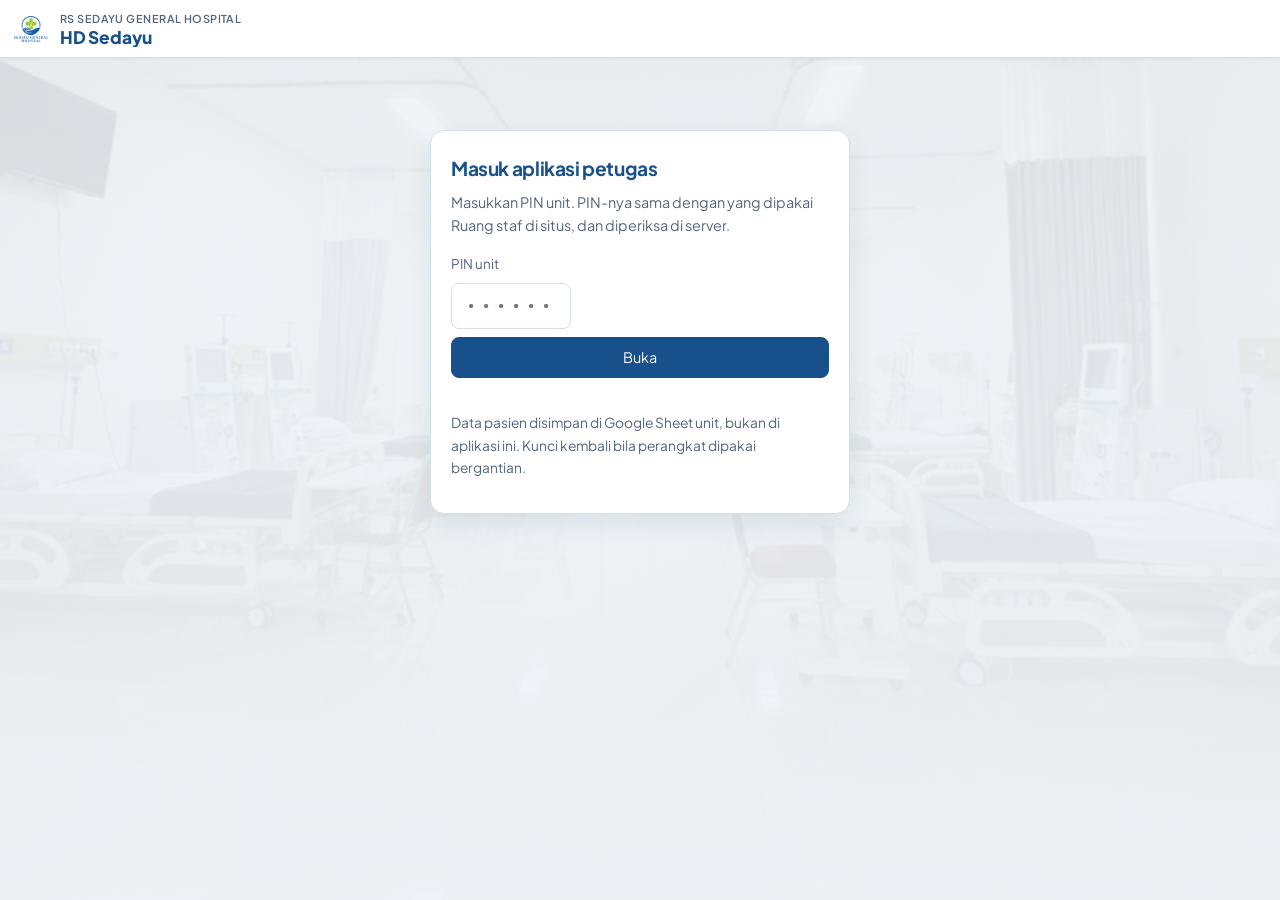
==== commit fcbd9b14: "Aplikasi bernama HD Sedayu dan tombol pasang di dalamnya - Nama aplikasi menjadi "HD Sedayu" pada ma" ====
--- a/petugas.html
+++ b/petugas.html
@@ -5,18 +5,18 @@
 <meta content="width=device-width, initial-scale=1, viewport-fit=cover" name="viewport"/>
 <meta content="#17508A" name="theme-color"/>
 <meta content="noindex, nofollow" name="robots"/>
-<title>Petugas HD — RS Sedayu General Hospital</title>
+<title>HD Sedayu — Petugas Unit Hemodialisis</title>
 <meta content="Reservasi, daftar tunggu, register pasien dialisis, dan tindakan harian Unit Hemodialisis RS Sedayu General Hospital." name="description"/>
-<link href="petugas.webmanifest?v=63" rel="manifest"/>
-<link href="assets/img/favicon-32.png?v=63" rel="icon" sizes="32x32" type="image/png"/>
-<link href="assets/img/icon-192.png?v=63" rel="icon" sizes="192x192" type="image/png"/>
-<link href="assets/img/apple-touch-icon.png?v=63" rel="apple-touch-icon"/>
+<link href="petugas.webmanifest?v=64" rel="manifest"/>
+<link href="assets/img/favicon-32.png?v=64" rel="icon" sizes="32x32" type="image/png"/>
+<link href="assets/img/icon-192.png?v=64" rel="icon" sizes="192x192" type="image/png"/>
+<link href="assets/img/apple-touch-icon.png?v=64" rel="apple-touch-icon"/>
 <meta content="yes" name="mobile-web-app-capable"/>
 <meta content="black-translucent" name="apple-mobile-web-app-status-bar-style"/>
-<meta content="Petugas HD" name="apple-mobile-web-app-title"/>
+<meta content="HD Sedayu" name="apple-mobile-web-app-title"/>
 <link href="https://fonts.googleapis.com/css2?family=IBM+Plex+Mono:wght@400;500&family=Plus+Jakarta+Sans:wght@400;500;600;700;800&display=swap" rel="stylesheet"/>
-<link href="assets/css/style.css?v=63" rel="stylesheet"/>
-<link href="assets/css/petugas.css?v=63" rel="stylesheet"/>
+<link href="assets/css/style.css?v=64" rel="stylesheet"/>
+<link href="assets/css/petugas.css?v=64" rel="stylesheet"/>
 </head>
 <body class="app">
 <div aria-hidden="true" class="latar-foto"></div>
@@ -28,8 +28,9 @@
 <img alt="" class="app-logo" src="assets/img/logo.png"/>
 <div class="app-judul">
 <p class="app-rs">RS Sedayu General Hospital</p>
-<h1 id="judul-layar">Petugas Unit Hemodialisis</h1>
+<h1 id="judul-layar">HD Sedayu</h1>
 </div>
+<button class="app-pasang" hidden="" id="pasang" type="button">Pasang</button>
 <button class="app-kunci" hidden="" id="kunci" type="button">Kunci</button>
 </header>
 
@@ -47,6 +48,7 @@
 </div>
 <p class="err" id="pin-pesan" role="alert"></p>
 <p class="note">Data pasien disimpan di Google Sheet unit, bukan di aplikasi ini. Kunci kembali bila perangkat dipakai bergantian.</p>
+<p class="note" hidden="" id="petunjuk-pasang"></p>
 </div>
 </section>
 
@@ -134,7 +136,7 @@
 
 <datalist id="rs-rujukan"></datalist>
 
-<script src="assets/js/konfig.js?v=63"></script>
-<script src="assets/js/petugas.js?v=63"></script>
+<script src="assets/js/konfig.js?v=64"></script>
+<script src="assets/js/petugas.js?v=64"></script>
 </body>
 </html>
--- a/assets/css/style.css
+++ b/assets/css/style.css
@@ -410,7 +410,7 @@
    tulisan dan kartu tetap jelas terbaca. */
 .latar-foto{position:fixed;inset:0;z-index:-2;background:var(--paper)}
 .latar-foto::before{content:"";position:absolute;inset:0;
-  background:url("../img/galeri-1.jpg?v=63") center/cover no-repeat;
+  background:url("../img/galeri-1.jpg?v=64") center/cover no-repeat;
   opacity:.38;filter:saturate(.8)}
 .latar-foto::after{content:"";position:absolute;inset:0;
   background:linear-gradient(180deg,rgba(239,243,247,.72) 0%,rgba(239,243,247,.82) 45%,rgba(239,243,247,.9) 100%)}
--- a/assets/css/petugas.css
+++ b/assets/css/petugas.css
@@ -16,6 +16,8 @@
 .app-bar [hidden]{display:none}
 .app-kembali{flex:none;width:36px;height:36px;display:grid;place-items:center;cursor:pointer;
   border:1px solid var(--line);background:#fff;color:var(--blue-deep);border-radius:10px}
+.app-pasang{flex:none;border:0;background:var(--blue-deep);color:#fff;font:inherit;
+  font-size:.82rem;font-weight:700;padding:8px 14px;border-radius:999px;cursor:pointer}
 .app-kunci{flex:none;border:1px solid #B7D2EC;background:#fff;color:var(--blue-deep);
   font:inherit;font-size:.82rem;font-weight:600;padding:7px 13px;border-radius:999px;cursor:pointer}
 
